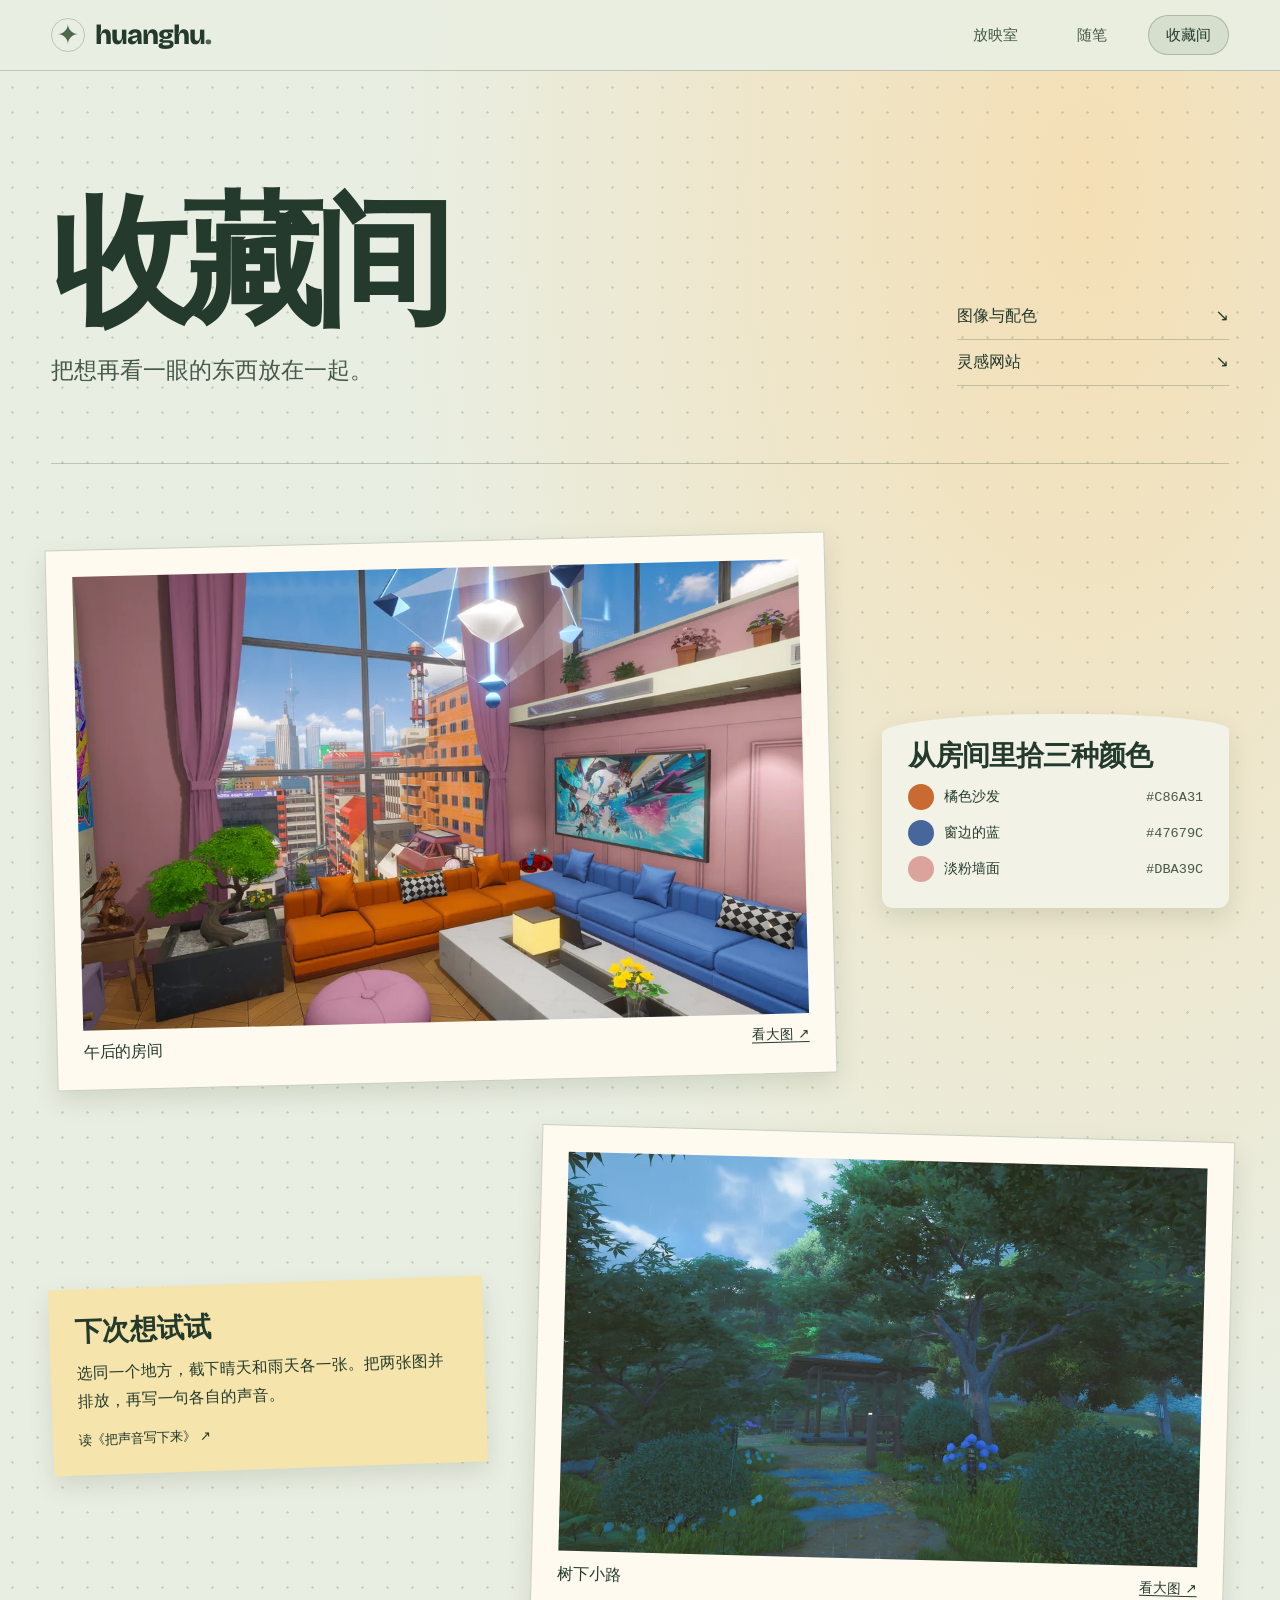
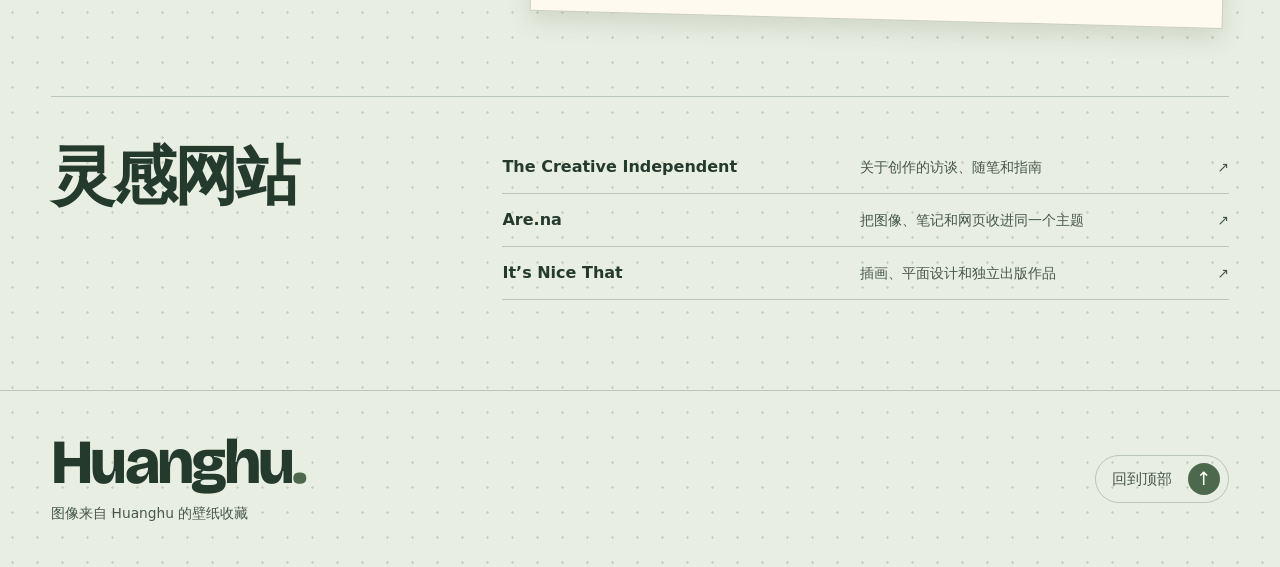
==== cabinet.html @ d2a6311a "Add notebook and cabinet sections" ====
<!doctype html>
<html lang="zh-CN">
  <head>
    <meta charset="utf-8">
    <meta name="viewport" content="width=device-width, initial-scale=1">
    <meta name="theme-color" content="#e9eee2">
    <meta name="description" content="Huanghu 的收藏间，收录壁纸片段、配色和灵感网站。">
    <title>收藏间 · Huanghu</title>
    <link rel="stylesheet" href="style.css">
    <link rel="stylesheet" href="rooms.css">
  </head>
  <body class="cabinet" id="top">
    <a class="skip-link" href="#main">跳到内容</a>
    <header class="site-header">
      <div class="shell header-inner">
        <a class="brand" href="./" aria-label="Huanghu 的主页">
          <span class="brand-mark" aria-hidden="true">✦</span>
          <span>huanghu<span class="accent">.</span></span>
        </a>
        <nav aria-label="主导航">
          <a href="./">放映室</a>
          <a href="notes.html">随笔</a>
          <a href="cabinet.html" aria-current="page">收藏间</a>
        </nav>
      </div>
    </header>
    <main id="main" class="shell">
      <header class="cabinet-masthead">
        <div>
          <h1>收藏间</h1>
          <p>把想再看一眼的东西放在一起。</p>
        </div>
        <nav aria-label="收藏目录">
          <a href="#board">图像与配色 <span aria-hidden="true">↘</span></a>
          <a href="#links">灵感网站 <span aria-hidden="true">↘</span></a>
        </nav>
      </header>
      <section class="board" id="board" aria-label="图像与配色">
        <figure class="board-photo room-photo">
          <a href="assets/wallpapers/afternoon-room.webp">
            <img src="assets/wallpapers/afternoon-room.webp" width="1000" height="625" alt="粉色墙面、橙色沙发和蓝色沙发围成一间阳光充足的客厅。">
          </a>
          <figcaption>午后的房间 <a href="assets/wallpapers/afternoon-room.webp">看大图 <span aria-hidden="true">↗</span></a></figcaption>
        </figure>
        <section class="palette" aria-labelledby="palette-title">
          <h2 id="palette-title">从房间里拾三种颜色</h2>
          <ul>
            <li><span class="swatch swatch-orange" aria-hidden="true"></span>橘色沙发 <code>#C86A31</code></li>
            <li><span class="swatch swatch-blue" aria-hidden="true"></span>窗边的蓝 <code>#47679C</code></li>
            <li><span class="swatch swatch-pink" aria-hidden="true"></span>淡粉墙面 <code>#DBA39C</code></li>
          </ul>
        </section>
        <figure class="board-photo garden-photo">
          <a href="assets/wallpapers/garden-path.webp">
            <img src="assets/wallpapers/garden-path.webp" width="1000" height="625" loading="lazy" alt="青绿色树冠下，石板小径被几丛蓝花围住。">
          </a>
          <figcaption>树下小路 <a href="assets/wallpapers/garden-path.webp">看大图 <span aria-hidden="true">↗</span></a></figcaption>
        </figure>
        <section class="board-note" aria-labelledby="board-note-title">
          <h2 id="board-note-title">下次想试试</h2>
          <p>选同一个地方，截下晴天和雨天各一张。把两张图并排放，再写一句各自的声音。</p>
          <a href="notes.html#sound">读《把声音写下来》 <span aria-hidden="true">↗</span></a>
        </section>
      </section>
      <section id="links" class="link-shelf" aria-labelledby="links-title">
        <h2 id="links-title">灵感网站</h2>
        <div>
          <a href="https://thecreativeindependent.com/">
            <strong lang="en">The Creative Independent</strong>
            <span>关于创作的访谈、随笔和指南</span><span aria-hidden="true">↗</span>
          </a>
          <a href="https://www.are.na/">
            <strong lang="en">Are.na</strong>
            <span>把图像、笔记和网页收进同一个主题</span><span aria-hidden="true">↗</span>
          </a>
          <a href="https://www.itsnicethat.com/">
            <strong lang="en">It’s Nice That</strong>
            <span>插画、平面设计和独立出版作品</span><span aria-hidden="true">↗</span>
          </a>
        </div>
      </section>
    </main>
    <footer class="site-footer">
      <div class="shell footer-inner">
        <div><p class="footer-brand">Huanghu<span class="accent">.</span></p><p>图像来自 Huanghu 的壁纸收藏</p></div>
        <a class="pill" href="#top">回到顶部 <span aria-hidden="true">↑</span></a>
      </div>
    </footer>
  </body>
</html>
---- style.css ----
@font-face {
  font-family: "Bricolage Grotesque";
  src: url("assets/bricolage-grotesque.woff2") format("woff2");
  font-weight: 400 800;
  font-display: swap;
}

:root {
  color-scheme: dark;
  --ink: #0b1022;
  --paper: #f7f2ec;
  --mist: #bfc8df;
  --peach: #ffd0ad;
  --line: #bdcafa38;
  --display: "Bricolage Grotesque", "Microsoft YaHei", system-ui, sans-serif;
  font-family: "Microsoft YaHei", "PingFang SC", system-ui, sans-serif;
  color: var(--paper);
  background: var(--ink);
  scroll-behavior: smooth;
  scroll-padding-block-start: 5.3rem;
}

*, *::before, *::after { box-sizing: border-box; }
body, figure, h1, h2, p { margin: 0; }
img { display: block; max-width: 100%; }
a { color: inherit; text-decoration: none; }
button { font: inherit; color: inherit; cursor: pointer; }
:focus-visible { outline: 2px solid var(--peach); outline-offset: 5px; }

.shell {
  width: min(92%, 94rem);
  margin-inline: auto;
}

.skip-link {
  position: fixed;
  z-index: 5;
  inset: 1rem auto auto 1rem;
  padding: .7rem 1rem;
  background: var(--paper);
  color: var(--ink);
  transform: translateY(-250%);
}
.skip-link:focus { transform: none; }

.site-header {
  position: sticky;
  z-index: 3;
  top: 0;
  background: #0b1022ee;
  border-bottom: 1px solid var(--line);
  backdrop-filter: blur(14px);
}

.header-inner {
  min-height: 4.4rem;
  display: flex;
  justify-content: space-between;
  align-items: center;
}

.brand {
  display: inline-flex;
  align-items: center;
  gap: .62rem;
  font: 800 clamp(1.22rem, 2.9vw, 1.7rem) / 1 var(--display);
  letter-spacing: -.035em;
}

.brand-mark {
  display: grid;
  place-items: center;
  width: 2.1rem;
  height: 2.1rem;
  border: 1px solid #ffd0ad90;
  border-radius: 50%;
  color: var(--peach);
  letter-spacing: 0;
}

.accent { color: var(--peach); }

.site-header nav {
  display: flex;
  gap: clamp(.18rem, 1.8vw, 1.45rem);
  color: var(--mist);
}

.site-header nav a {
  padding: .58rem clamp(.6rem, 1.4vw, 1.3rem);
  white-space: nowrap;
  border-radius: 99rem;
  font-size: clamp(.76rem, 2.3vw, .95rem);
}
.site-header nav a:hover { color: var(--peach); }
.site-header nav a[aria-current="page"] {
  color: var(--paper);
  background: #a8bcff26;
  box-shadow: inset 0 0 0 1px #d4dcff33;
}

.hero {
  position: relative;
  isolation: isolate;
  display: grid;
  align-items: end;
  min-height: clamp(38rem, calc(100svh - 4.4rem), 67rem);
  overflow: clip;
  background: #123458;
}

.hero-image, .hero::after {
  position: absolute;
  inset: 0;
  width: 100%;
  height: 100%;
}

.hero-image { z-index: -2; object-fit: cover; object-position: center 47%; }

.hero::after {
  z-index: -1;
  background:
    linear-gradient(0deg, #0b1022 0%, #0b102208 54%),
    linear-gradient(90deg, #0a1022dc 0%, #0a10228a 31%, transparent 72%);
  content: "";
}

.hero-inner {
  padding-block: 5rem clamp(4.3rem, 8vw, 7.3rem);
  display: flex;
  align-items: end;
  justify-content: space-between;
  gap: 1rem;
}

.eyebrow {
  display: flex;
  align-items: center;
  gap: .64rem;
  margin-bottom: 1.1rem;
  color: var(--mist);
  font-size: .85rem;
  font-weight: 600;
  letter-spacing: .16em;
}

.eyebrow span, .hero-caption span { color: var(--peach); }

.hero h1 {
  font: 800 clamp(4rem, 11vw, 12rem) / .92 var(--display);
  letter-spacing: -.045em;
}

.hero h1 small {
  display: block;
  margin-top: .45em;
  font: 800 clamp(1.65rem, 4.1vw, 4.7rem) / 1.1 "Microsoft YaHei", "PingFang SC", sans-serif;
  letter-spacing: .1em;
}

.hero-note {
  margin-block: 1.45rem 1.65rem;
  color: #e0e8fa;
  font-size: clamp(1rem, 1.7vw, 1.3rem);
  text-shadow: 0 1px 6px var(--ink);
}

.pill {
  display: inline-flex;
  align-items: center;
  gap: 1rem;
  padding: .45rem .5rem .45rem 1rem;
  border: 1px solid #ffd0ad9e;
  border-radius: 99rem;
  font-size: .91rem;
  width: max-content;
}

.pill span {
  display: grid;
  place-items: center;
  width: 2rem;
  height: 2rem;
  border-radius: 50%;
  color: var(--ink);
  background: var(--peach);
  font-size: 1.15rem;
}
.pill:hover { background: #ffd0ad26; }

.hero-caption { color: #e0e8fa; font-size: .79rem; letter-spacing: .12em; white-space: nowrap; }

.intro {
  display: grid;
  grid-template-columns: 1fr 1.08fr;
  gap: clamp(1.7rem, 6vw, 7rem);
  padding-block: clamp(3.75rem, 8vw, 8rem);
}

body:has(.hero) {
  background:
    radial-gradient(ellipse at 68% 19%, #272950 0%, transparent 30rem),
    var(--ink);
}

h2 {
  font-size: clamp(2.55rem, 6.6vw, 6.85rem);
  letter-spacing: -.04em;
  line-height: 1.12;
}

.intro-copy, .chapter-copy {
  font-size: clamp(.99rem, 1.4vw, 1.17rem);
  line-height: 1.95;
}

.intro-copy p + p, .chapter-copy p + p { margin-top: .85rem; }

.chapter-nav { margin-top: 1.7rem; border-bottom: 1px solid var(--line); }

.chapter-nav a {
  display: flex;
  justify-content: space-between;
  align-items: center;
  min-height: 3.15rem;
  border-top: 1px solid var(--line);
}

.chapter-nav span { color: var(--peach); }
.chapter-nav a:hover { color: var(--peach); }

.chapter {
  padding-block: clamp(4rem, 8vw, 8.75rem);
  border-top: 1px solid var(--line);
}

.sky {
  background:
    radial-gradient(circle, #d1ddff45 1px, transparent 1.5px) 0 0 / 89px 79px,
    radial-gradient(circle, #c5d4ff2a 1px, transparent 1.5px) 32px 25px / 129px 113px,
    radial-gradient(ellipse at 40% 32%, #17305e 0%, #101830 65%, #0d1529 100%);
}

.city {
  --mist: #dbbdd0;
  background:
    radial-gradient(ellipse at 6% 91%, #3c2853b3, transparent 41%),
    radial-gradient(ellipse at 75% 35%, #48273e 0%, #251829 66%, #171523 100%);
}

.seasons {
  --mist: #c5d6c8;
  background:
    radial-gradient(ellipse at 91% 85%, #31564978, transparent 45%),
    radial-gradient(ellipse at 28% 35%, #254043 0%, #14262a 66%, #0d171f 100%);
}

.feature {
  display: grid;
  grid-template-columns: minmax(0, 1.65fr) minmax(0, .85fr);
  align-items: center;
  gap: clamp(1.65rem, 4.6vw, 5.25rem);
}

.city .feature { grid-template-columns: minmax(0, .85fr) minmax(0, 1.65fr); }
.city .feature-art { grid-column: 2; grid-row: 1; }
.city .chapter-copy { grid-column: 1; grid-row: 1; }

.chapter-copy h2 {
  margin-bottom: clamp(1.1rem, 2.3vw, 2.45rem);
  font-size: clamp(2.55rem, 5.5vw, 5.6rem);
  text-wrap: balance;
}
.chapter-copy p:not(.eyebrow), .intro-copy p { color: var(--mist); }

.scene-link {
  display: block;
  position: relative;
  isolation: isolate;
  overflow: hidden;
  aspect-ratio: 1.65;
  background: #101527;
  border: 1px solid #dce7ff48;
  border-radius: .75rem;
}

.scene-link img {
  width: 100%;
  height: 100%;
  object-fit: cover;
  transition: transform .45s ease;
}

.scene-link:hover img { transform: scale(1.035); }

.feature-art .scene-link {
  aspect-ratio: 1.58;
  border-radius: 5% 26% 6% 5% / 7% 34% 9% 8%;
}

.city .feature-art .scene-link { border-radius: 27% 5% 6% 5% / 30% 6% 8% 8%; }
.seasons .feature-art .scene-link { border-radius: 5% 5% 28% 5% / 8% 8% 30% 8%; }

.scene-arrow {
  display: grid;
  place-items: center;
  position: absolute;
  bottom: .85rem;
  right: .85rem;
  width: 2.45rem;
  height: 2.45rem;
  border: 1px solid #e7eff777;
  border-radius: 50%;
  background: #0b1022de;
  font-size: 1.21rem;
}

.feature-art .scene-arrow { bottom: 1.15rem; right: 1.15rem; }
.seasons .feature-art .scene-arrow { right: 10%; }
.scene-link:hover .scene-arrow { background: var(--peach); color: var(--ink); }

.scene figcaption {
  display: flex;
  flex-wrap: wrap;
  gap: .3rem .9rem;
  align-items: baseline;
  justify-content: space-between;
  padding-inline: .12rem;
  margin-top: .75rem;
  color: var(--mist);
  font-size: .76rem;
}

.scene-title { color: var(--paper); font-size: clamp(.92rem, 1.3vw, 1.14rem); }

.scene-grid {
  display: grid;
  gap: clamp(1.25rem, 3vw, 3rem);
  margin-top: clamp(2.6rem, 5.7vw, 6.2rem);
}

.sky-grid { grid-template-columns: repeat(4, minmax(0, 1fr)); }
.city-grid { grid-template-columns: 1fr 1.22fr; }
.seasons-grid { grid-template-columns: 1fr .88fr 1fr; }
.scene-grid .scene:nth-child(even) { margin-top: clamp(1rem, 3vw, 3rem); }
.sky-grid .scene:nth-child(odd) .scene-link { border-radius: 29% 9% .7rem .7rem / 30% 12% .7rem .7rem; }

.site-footer { border-top: 1px solid var(--line); }

.footer-inner {
  min-height: 11rem;
  padding-block: 2.5rem;
  display: flex;
  justify-content: space-between;
  align-items: center;
  gap: 1.25rem;
  color: var(--mist);
  font-size: .86rem;
  line-height: 1.7;
}

.footer-brand {
  margin-bottom: .45rem;
  color: var(--paper);
  font: 800 clamp(2rem, 4.9vw, 4rem) / 1 var(--display);
  letter-spacing: -.045em;
}

.gallery {
  width: min(100% - 1.4rem, 75rem);
  max-height: calc(100dvh - 1.4rem);
  padding: 0;
  border: 1px solid #b8c6ed78;
  border-radius: 1rem;
  background: #12192e;
  color: var(--paper);
}

.gallery::backdrop { background: #070911e8; }
.gallery-content { position: relative; padding: .65rem; }

.gallery-image {
  width: 100%;
  height: min(72dvh, 46rem);
  object-fit: contain;
  border-radius: .6rem;
  background: #090f20;
}

.gallery-controls { display: flex; justify-content: space-between; align-items: center; gap: .65rem; padding-top: .65rem; }
.gallery-caption { text-align: center; }
.gallery-count { color: var(--mist); font-size: .8rem; margin-top: .25rem; }

.gallery button {
  display: grid;
  place-items: center;
  width: 2.75rem;
  height: 2.75rem;
  border: 1px solid #c5bad47a;
  border-radius: 50%;
  background: #0b1022de;
  font-size: 1.25rem;
}

.gallery button:hover { background: var(--peach); color: var(--ink); }
.gallery-close { position: absolute; top: 1rem; right: 1rem; }
.gallery[open] { overscroll-behavior: contain; }
html:has(.gallery[open]) { overflow: hidden; }

@media (max-width: 1000px) {
  .sky-grid { grid-template-columns: repeat(2, minmax(0, 1fr)); }
}

@media (max-width: 740px) {
  .header-inner { gap: .35rem; }
  .brand { gap: .4rem; }
  .brand-mark { width: 1.8rem; height: 1.8rem; }
  .site-header nav a { padding-inline: .42rem; }
  .hero { min-height: min(45rem, calc(100svh - 4.4rem)); }
  .hero-inner { padding-top: 13rem; padding-bottom: 2.65rem; }
  .hero-image { object-position: 42% 48%; }
  .hero::after { background: linear-gradient(0deg, #0b1022 0%, #0b102293 38%, transparent 81%); }
  .hero h1 { font-size: clamp(3.65rem, 14vw, 6.1rem); }
  .hero-caption { display: none; }
  .intro, .feature, .city .feature { grid-template-columns: minmax(0, 1fr); }
  .chapter-copy, .city .chapter-copy { grid-column: 1; grid-row: 1; }
  .feature-art, .city .feature-art { grid-column: 1; grid-row: 2; }
  .scene-grid { margin-top: 2.2rem; }
  .city-grid { grid-template-columns: repeat(2, minmax(0, 1fr)); }
  .seasons-grid { grid-template-columns: repeat(2, minmax(0, 1fr)); }
  .seasons-grid .scene:last-child { grid-column: 1 / -1; width: 78%; justify-self: center; }
  .scene-arrow { width: 2rem; height: 2rem; bottom: .45rem; right: .45rem; }
  .footer-inner { flex-wrap: wrap; }
}

@media (prefers-reduced-motion: reduce) {
  :root { scroll-behavior: auto; }
  *, *::before, *::after { transition: none !important; }
}
---- rooms.css ----
.notebook,
.cabinet {
  color-scheme: light;
  --paper: #2b261e;
  --ink: #f8f2e8;
  --mist: #584c3c;
  --peach: #a4402c;
  --line: #5747353a;
  min-height: 100vh;
  color: var(--paper);
}

.notebook {
  background:
    radial-gradient(ellipse at 90% 2%, #edcaba8a, transparent 38rem),
    radial-gradient(ellipse at 0 65%, #e8d8bd98, transparent 34rem),
    var(--ink);
}

.cabinet {
  --paper: #233a2d;
  --ink: #e9eee2;
  --mist: #465849;
  --peach: #4d694d;
  --line: #34543a42;
  background:
    radial-gradient(circle, #4c664e37 1px, transparent 1.5px) 0 0 / 25px 25px,
    radial-gradient(ellipse at 85% 9%, #f4dfb5 0%, transparent 43rem),
    var(--ink);
}

.notebook .site-header,
.cabinet .site-header { background: color-mix(in srgb, var(--ink) 94%, transparent); }

.notebook .site-header nav a[aria-current="page"],
.cabinet .site-header nav a[aria-current="page"] {
  background: color-mix(in srgb, var(--peach) 12%, transparent);
  box-shadow: inset 0 0 0 1px var(--line);
}

.notebook .brand-mark,
.cabinet .brand-mark,
.notebook .pill,
.cabinet .pill { border-color: var(--line); }

.notebook .pill span,
.cabinet .pill span { color: #fff; }

.notebook .pill:hover,
.cabinet .pill:hover { background: color-mix(in srgb, var(--peach) 11%, transparent); }

.notes-masthead,
.cabinet-masthead {
  display: grid;
  grid-template-columns: 1.3fr .7fr;
  align-items: end;
  gap: clamp(1.6rem, 6vw, 7rem);
  padding-block: clamp(3.8rem, 9vw, 9.5rem) clamp(3rem, 6vw, 6rem);
  border-bottom: 1px solid var(--line);
}

.notes-masthead h1,
.cabinet-masthead h1 {
  font-size: clamp(3.4rem, 11vw, 10rem);
  line-height: 1.06;
  letter-spacing: -.07em;
}

.notes-masthead p,
.cabinet-masthead p {
  margin-top: 1.2rem;
  font-size: clamp(1rem, 2vw, 1.45rem);
  color: var(--mist);
}

.paper-photo {
  width: min(100%, 29rem);
  justify-self: end;
  padding: .6rem .6rem .75rem;
  background: #fff9ef;
  border: 1px solid var(--line);
  box-shadow: 0 12px 26px #60322419;
  transform: rotate(3deg);
}

.paper-photo img { width: 100%; height: auto; }
.paper-photo figcaption { margin: .55rem .15rem 0; color: var(--mist); font-size: .75rem; }

.notes-layout {
  display: grid;
  grid-template-columns: minmax(13rem, .75fr) minmax(0, 2fr);
  align-items: start;
  gap: clamp(2.2rem, 9vw, 11rem);
  padding-block: clamp(3rem, 7vw, 7rem);
}

.notes-index { position: sticky; top: 6.5rem; }

.notes-index p {
  color: var(--peach);
  font-size: .8rem;
  font-weight: 700;
  margin-bottom: .8rem;
  letter-spacing: .14em;
}

.notes-index a,
.cabinet-masthead nav a {
  display: flex;
  gap: 1rem;
  justify-content: space-between;
  padding-block: .75rem;
  border-bottom: 1px solid var(--line);
}

.notes-index a:hover,
.cabinet-masthead nav a:hover,
.board-note a:hover,
.link-shelf a:hover { text-decoration: underline; text-underline-offset: .25em; }

.essays { max-width: 43rem; }
.essays article + article { border-top: 1px solid var(--line); margin-top: 3.4rem; padding-top: 3.4rem; }

.essays h2 {
  margin-bottom: 1.3rem;
  font-family: "Songti SC", SimSun, serif;
  font-size: clamp(1.9rem, 4.25vw, 3.5rem);
  letter-spacing: -.045em;
}

.essays p { color: var(--mist); font-size: clamp(1rem, 1.45vw, 1.16rem); line-height: 2; }
.essays p + p { margin-top: 1rem; }
.essays blockquote {
  margin: 1.7rem 0;
  padding: 1rem 1.4rem;
  background: #d88a4f1c;
  border-inline-start: 3px solid var(--peach);
  font-family: "Songti SC", SimSun, serif;
  font-size: clamp(1.1rem, 2vw, 1.6rem);
  line-height: 1.6;
}

.cabinet-masthead nav { width: min(100%, 17rem); justify-self: end; }

.board {
  display: grid;
  grid-template-columns: 1.25fr .85fr 1fr;
  grid-template-areas: "room room palette" "note garden garden";
  gap: clamp(1.25rem, 4vw, 4.25rem);
  padding-block: clamp(2.8rem, 6vw, 6rem);
  align-items: center;
}

.room-photo { grid-area: room; transform: rotate(-1.4deg); }
.garden-photo { grid-area: garden; transform: rotate(1.5deg); }
.board-photo,
.palette,
.board-note { padding: clamp(.75rem, 2vw, 1.65rem); box-shadow: 0 10px 24px #263d2221; }
.board-photo { background: #fffaf0; border: 1px solid var(--line); }
.board-photo img { width: 100%; height: auto; }
.board-photo figcaption { display: flex; gap: .5rem; flex-wrap: wrap; justify-content: space-between; margin-top: .8rem; }
.board-photo figcaption a { font-size: .85rem; text-decoration: underline; text-underline-offset: .25em; }
.palette { grid-area: palette; background: #f3f2e7; border-radius: 50% 45% .7rem .7rem / 10% 8% .7rem .7rem; }
.board-note { grid-area: note; background: #f5e4ab; transform: rotate(-2deg); }
.board h2 { font-size: clamp(1.25rem, 2.15vw, 2rem); letter-spacing: -.03em; }
.palette ul { padding: 0; margin: .85rem 0 0; list-style: none; }
.palette li { display: flex; flex-wrap: wrap; gap: .35rem .65rem; align-items: center; margin-top: .6rem; font-size: .85rem; }
.palette code { margin-inline-start: auto; color: var(--mist); }
.swatch { width: 1.65rem; height: 1.65rem; border-radius: 50%; }
.swatch-orange { background: #c86a31; }
.swatch-blue { background: #47679c; }
.swatch-pink { background: #dba39c; }
.board-note p { margin-block: .85rem; font-size: .98rem; line-height: 1.8; }
.board-note a { font-size: .83rem; }

.link-shelf {
  display: grid;
  grid-template-columns: 1fr 1.7fr;
  gap: 1.5rem;
  padding-block: 2.75rem clamp(3.5rem, 7vw, 7rem);
  border-top: 1px solid var(--line);
}

.link-shelf h2 { font-size: clamp(2.1rem, 5vw, 4.6rem); }

.link-shelf a {
  display: grid;
  grid-template-columns: minmax(8rem, 1fr) minmax(0, 1fr) auto;
  align-items: baseline;
  gap: .4rem .9rem;
  padding-block: 1rem;
  border-bottom: 1px solid var(--line);
}

.link-shelf a span { font-size: .87rem; color: var(--mist); }

@media (max-width: 740px) {
  .notes-masthead,
  .cabinet-masthead,
  .notes-layout,
  .link-shelf { grid-template-columns: minmax(0, 1fr); }
  .paper-photo { width: min(87%, 27rem); }
  .notes-index { position: static; }
  .essays article + article { margin-top: 2.6rem; padding-top: 2.6rem; }
  .cabinet-masthead nav { width: 100%; }
  .board {
    grid-template-columns: repeat(2, minmax(0, 1fr));
    grid-template-areas: "room room" "palette palette" "garden garden" "note note";
    gap: 1.6rem;
    padding-inline: .4rem;
  }
  .palette { width: min(90%, 23rem); justify-self: end; }
  .board-note { width: min(90%, 23rem); }
  .link-shelf a { grid-template-columns: minmax(0, 1fr) auto; }
  .link-shelf a span:nth-child(2) { grid-column: 1; grid-row: 2; }
  .link-shelf a span:last-child { grid-column: 2; grid-row: 1; }
}
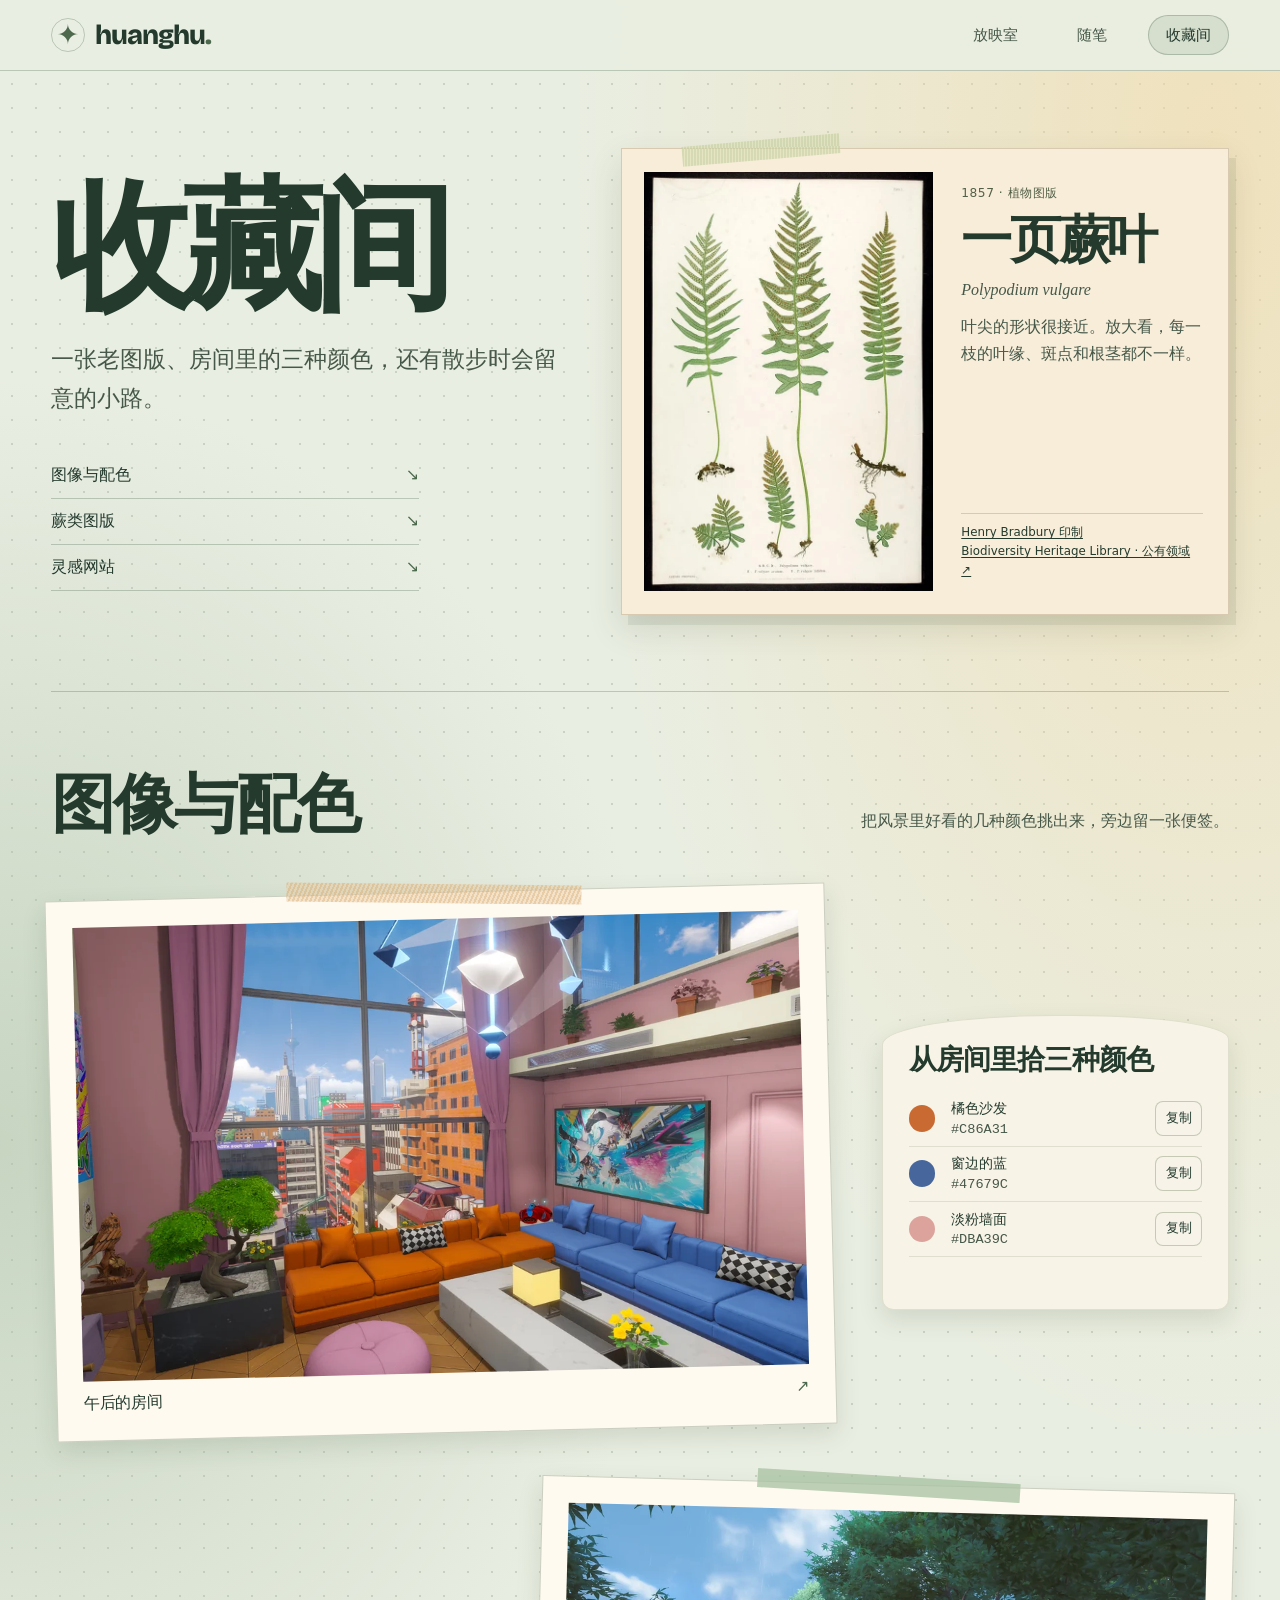
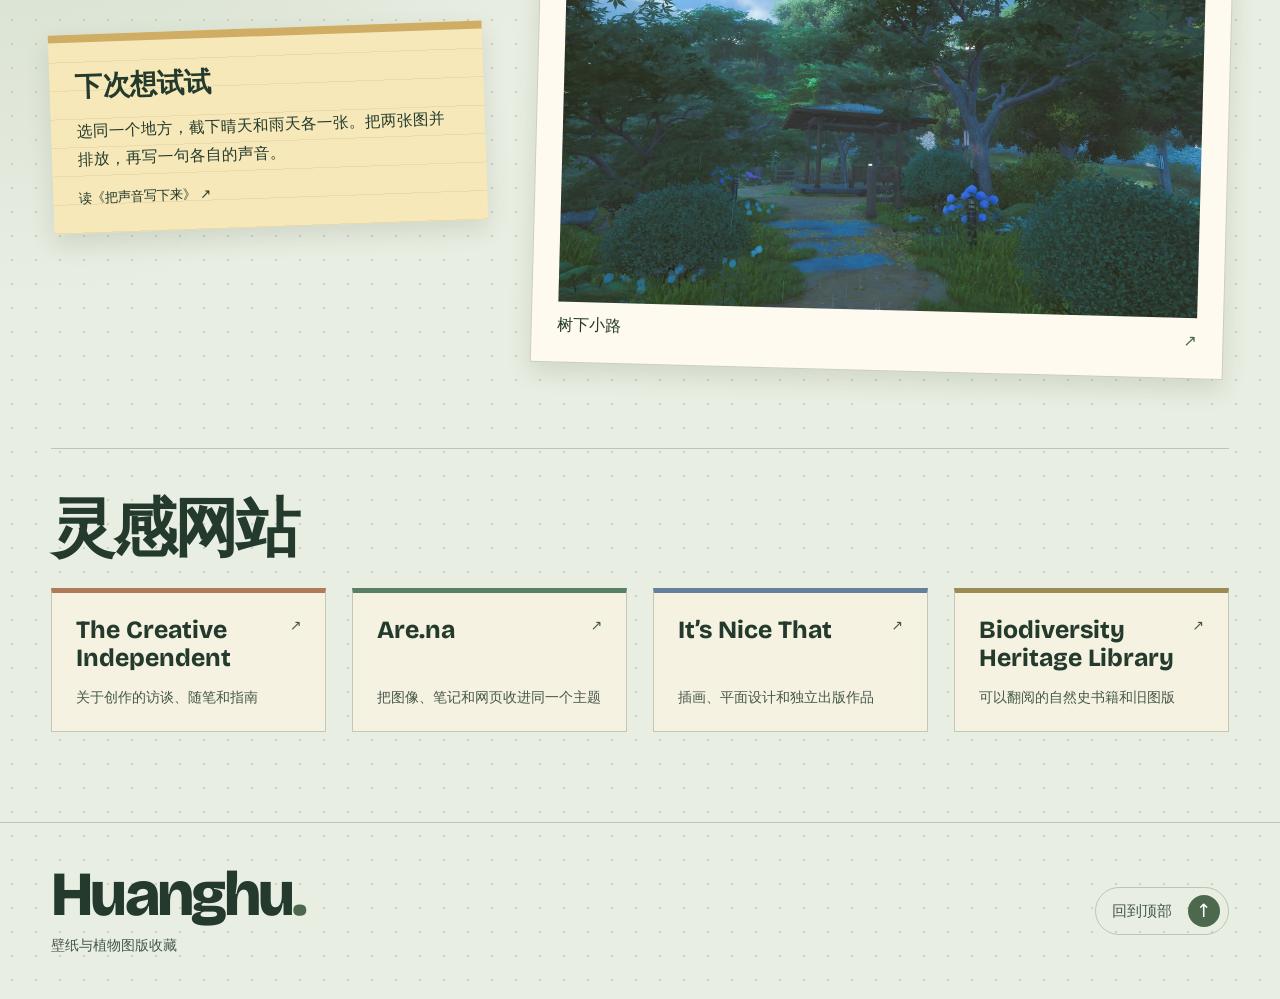
==== commit 74b2f22e: "Enrich screening room, notebook and cabinet" ====
--- a/cabinet.html
+++ b/cabinet.html
@@ -4,10 +4,12 @@
     <meta charset="utf-8">
     <meta name="viewport" content="width=device-width, initial-scale=1">
     <meta name="theme-color" content="#e9eee2">
-    <meta name="description" content="Huanghu 的收藏间，收录壁纸片段、配色和灵感网站。">
+    <meta name="description" content="Huanghu 的收藏间，收录植物图版、壁纸片段、配色和灵感网站。">
     <title>收藏间 · Huanghu</title>
     <link rel="stylesheet" href="style.css">
     <link rel="stylesheet" href="rooms.css">
+    <link rel="stylesheet" href="cabinet-extras.css">
+    <script src="cabinet.js" defer></script>
   </head>
   <body class="cabinet" id="top">
     <a class="skip-link" href="#main">跳到内容</a>
@@ -25,64 +27,102 @@
       </div>
     </header>
     <main id="main" class="shell">
-      <header class="cabinet-masthead">
+      <header class="cabinet-masthead cabinet-display">
         <div>
           <h1>收藏间</h1>
-          <p>把想再看一眼的东西放在一起。</p>
+          <p>一张老图版、房间里的三种颜色，还有散步时会留意的小路。</p>
+          <nav aria-label="收藏目录">
+            <a href="#board">图像与配色 <span aria-hidden="true">↘</span></a>
+            <a href="#specimen">蕨类图版 <span aria-hidden="true">↘</span></a>
+            <a href="#links">灵感网站 <span aria-hidden="true">↘</span></a>
+          </nav>
         </div>
-        <nav aria-label="收藏目录">
-          <a href="#board">图像与配色 <span aria-hidden="true">↘</span></a>
-          <a href="#links">灵感网站 <span aria-hidden="true">↘</span></a>
-        </nav>
+        <figure id="specimen" class="specimen" aria-labelledby="specimen-title">
+          <a href="assets/fern-plate.webp" class="specimen-image" aria-label="查看蕨类图版大图">
+            <img src="assets/fern-plate.webp" width="600" height="870" fetchpriority="high" alt="泛黄纸面上，一组绿色蕨叶按大小排开，保留了细小的叶片和根茎。">
+          </a>
+          <figcaption>
+            <div>
+              <p class="specimen-date">1857 · 植物图版</p>
+              <h2 id="specimen-title">一页蕨叶</h2>
+              <p class="botanical-name" lang="la">Polypodium vulgare</p>
+              <p>叶尖的形状很接近。放大看，每一枝的叶缘、斑点和根茎都不一样。</p>
+            </div>
+            <a class="specimen-credit" href="https://commons.wikimedia.org/wiki/File:The_ferns_of_Great_Britain_and_Ireland_(Plate_I)_BHL301689.jpg">Henry Bradbury 印制<br>Biodiversity Heritage Library · 公有领域 <span aria-hidden="true">↗</span></a>
+          </figcaption>
+        </figure>
       </header>
-      <section class="board" id="board" aria-label="图像与配色">
-        <figure class="board-photo room-photo">
-          <a href="assets/wallpapers/afternoon-room.webp">
-            <img src="assets/wallpapers/afternoon-room.webp" width="1000" height="625" alt="粉色墙面、橙色沙发和蓝色沙发围成一间阳光充足的客厅。">
-          </a>
-          <figcaption>午后的房间 <a href="assets/wallpapers/afternoon-room.webp">看大图 <span aria-hidden="true">↗</span></a></figcaption>
-        </figure>
-        <section class="palette" aria-labelledby="palette-title">
-          <h2 id="palette-title">从房间里拾三种颜色</h2>
-          <ul>
-            <li><span class="swatch swatch-orange" aria-hidden="true"></span>橘色沙发 <code>#C86A31</code></li>
-            <li><span class="swatch swatch-blue" aria-hidden="true"></span>窗边的蓝 <code>#47679C</code></li>
-            <li><span class="swatch swatch-pink" aria-hidden="true"></span>淡粉墙面 <code>#DBA39C</code></li>
-          </ul>
-        </section>
-        <figure class="board-photo garden-photo">
-          <a href="assets/wallpapers/garden-path.webp">
-            <img src="assets/wallpapers/garden-path.webp" width="1000" height="625" loading="lazy" alt="青绿色树冠下，石板小径被几丛蓝花围住。">
-          </a>
-          <figcaption>树下小路 <a href="assets/wallpapers/garden-path.webp">看大图 <span aria-hidden="true">↗</span></a></figcaption>
-        </figure>
-        <section class="board-note" aria-labelledby="board-note-title">
-          <h2 id="board-note-title">下次想试试</h2>
-          <p>选同一个地方，截下晴天和雨天各一张。把两张图并排放，再写一句各自的声音。</p>
-          <a href="notes.html#sound">读《把声音写下来》 <span aria-hidden="true">↗</span></a>
-        </section>
+      <section id="board" aria-labelledby="board-title">
+        <div class="collection-heading">
+          <h2 id="board-title">图像与配色</h2>
+          <p>把风景里好看的几种颜色挑出来，旁边留一张便签。</p>
+        </div>
+        <div class="board">
+          <figure class="board-photo room-photo">
+            <a href="assets/wallpapers/afternoon-room.webp" aria-label="查看午后的房间大图">
+              <img src="assets/wallpapers/afternoon-room.webp" width="1000" height="625" alt="粉色墙面、橙色沙发和蓝色沙发围成一间阳光充足的客厅。">
+            </a>
+            <figcaption>午后的房间 <span aria-hidden="true">↗</span></figcaption>
+          </figure>
+          <section class="palette" aria-labelledby="palette-title">
+            <h3 id="palette-title">从房间里拾三种颜色</h3>
+            <ul>
+              <li>
+                <span class="swatch swatch-orange" aria-hidden="true"></span>
+                <span>橘色沙发 <code>#C86A31</code></span>
+                <button type="button" aria-label="复制橘色沙发色号" hidden>复制</button>
+              </li>
+              <li>
+                <span class="swatch swatch-blue" aria-hidden="true"></span>
+                <span>窗边的蓝 <code>#47679C</code></span>
+                <button type="button" aria-label="复制窗边的蓝色号" hidden>复制</button>
+              </li>
+              <li>
+                <span class="swatch swatch-pink" aria-hidden="true"></span>
+                <span>淡粉墙面 <code>#DBA39C</code></span>
+                <button type="button" aria-label="复制淡粉墙面色号" hidden>复制</button>
+              </li>
+            </ul>
+            <p class="palette-status" role="status" hidden></p>
+          </section>
+          <figure class="board-photo garden-photo">
+            <a href="assets/wallpapers/garden-path.webp" aria-label="查看树下小路大图">
+              <img src="assets/wallpapers/garden-path.webp" width="1000" height="625" loading="lazy" alt="青绿色树冠下，石板小径被几丛蓝花围住。">
+            </a>
+            <figcaption>树下小路 <span aria-hidden="true">↗</span></figcaption>
+          </figure>
+          <section class="board-note" aria-labelledby="board-note-title">
+            <h3 id="board-note-title">下次想试试</h3>
+            <p>选同一个地方，截下晴天和雨天各一张。把两张图并排放，再写一句各自的声音。</p>
+            <a href="notes.html#sound">读《把声音写下来》 <span aria-hidden="true">↗</span></a>
+          </section>
+        </div>
       </section>
       <section id="links" class="link-shelf" aria-labelledby="links-title">
         <h2 id="links-title">灵感网站</h2>
-        <div>
-          <a href="https://thecreativeindependent.com/">
+        <div class="link-cards">
+          <a href="https://thecreativeindependent.com/" class="reading-card">
             <strong lang="en">The Creative Independent</strong>
             <span>关于创作的访谈、随笔和指南</span><span aria-hidden="true">↗</span>
           </a>
-          <a href="https://www.are.na/">
+          <a href="https://www.are.na/" class="reading-card">
             <strong lang="en">Are.na</strong>
             <span>把图像、笔记和网页收进同一个主题</span><span aria-hidden="true">↗</span>
           </a>
-          <a href="https://www.itsnicethat.com/">
+          <a href="https://www.itsnicethat.com/" class="reading-card">
             <strong lang="en">It’s Nice That</strong>
             <span>插画、平面设计和独立出版作品</span><span aria-hidden="true">↗</span>
+          </a>
+          <a href="https://about.biodiversitylibrary.org/" class="reading-card">
+            <strong lang="en">Biodiversity Heritage Library</strong>
+            <span>可以翻阅的自然史书籍和旧图版</span><span aria-hidden="true">↗</span>
           </a>
         </div>
       </section>
     </main>
     <footer class="site-footer">
       <div class="shell footer-inner">
-        <div><p class="footer-brand">Huanghu<span class="accent">.</span></p><p>图像来自 Huanghu 的壁纸收藏</p></div>
+        <div><p class="footer-brand">Huanghu<span class="accent">.</span></p><p>壁纸与植物图版收藏</p></div>
         <a class="pill" href="#top">回到顶部 <span aria-hidden="true">↑</span></a>
       </div>
     </footer>
--- a/cabinet-extras.css
+++ b/cabinet-extras.css
@@ -0,0 +1,204 @@
+.cabinet {
+  background:
+    radial-gradient(ellipse at 95% 6%, #f4d9a49c, transparent 40rem),
+    radial-gradient(ellipse at 0 44%, #aabfa589, transparent 42rem),
+    radial-gradient(circle, #4c664e35 .9px, transparent 1.5px) 0 0 / 24px 24px,
+    #e9eee2;
+}
+
+.cabinet-display {
+  grid-template-columns: minmax(0, .92fr) minmax(0, 1.08fr);
+  align-items: center;
+  gap: clamp(1.8rem, 4vw, 4.5rem);
+  padding-block: clamp(3.25rem, 6vw, 6.25rem);
+}
+
+.cabinet-display > div > p { max-width: 27em; line-height: 1.65; }
+
+.cabinet-display nav {
+  width: min(100%, 23rem);
+  margin-top: clamp(1rem, 3vw, 2.25rem);
+}
+
+.cabinet-display nav span { color: var(--peach); }
+
+.specimen {
+  position: relative;
+  display: grid;
+  grid-template-columns: minmax(0, 1.08fr) minmax(0, .92fr);
+  align-items: stretch;
+  min-width: 0;
+  padding: clamp(.75rem, 2vw, 1.4rem);
+  gap: clamp(.8rem, 2vw, 1.75rem);
+  background: #f7edd9;
+  border: 1px solid #8b78514d;
+  box-shadow: 7px 10px 0 #35462a16, 0 14px 32px #3b3f2824;
+}
+
+.specimen::before {
+  content: "";
+  position: absolute;
+  z-index: 1;
+  inset: -.55rem auto auto 10%;
+  width: 26%;
+  height: 1.25rem;
+  background: repeating-linear-gradient(93deg, #c8d1a5b5 0 2px, #dce1b6a8 2px 3px);
+  transform: rotate(-5deg);
+  pointer-events: none;
+}
+
+.specimen-image { align-self: center; }
+.specimen-image img { width: 100%; height: auto; }
+.specimen-image:hover img { filter: brightness(1.06); }
+
+.specimen figcaption {
+  display: flex;
+  flex-direction: column;
+  justify-content: space-between;
+  gap: 1.1rem;
+  padding: .7rem .15rem;
+  overflow-wrap: anywhere;
+}
+
+.specimen h2 {
+  font: 700 clamp(1.65rem, 4vw, 3.65rem) / 1.05 "Songti SC", SimSun, serif;
+  letter-spacing: -.045em;
+}
+
+.specimen p {
+  margin-top: .65rem;
+  font-size: clamp(.85rem, 1.3vw, 1rem);
+  line-height: 1.65;
+}
+
+.specimen .specimen-date {
+  margin: 0 0 .65rem;
+  color: #536047;
+  font-size: .76rem;
+  letter-spacing: .045em;
+}
+
+.specimen .botanical-name { font-family: Georgia, serif; font-style: italic; }
+
+.specimen-credit {
+  display: block;
+  border-top: 1px solid #8b78514d;
+  padding-top: .6rem;
+  font-size: .74rem;
+  line-height: 1.6;
+  text-decoration: underline;
+  text-underline-offset: .2em;
+}
+
+.collection-heading {
+  display: flex;
+  flex-wrap: wrap;
+  align-items: baseline;
+  justify-content: space-between;
+  gap: 1rem;
+  margin: clamp(2.75rem, 6vw, 5.5rem) 0 0;
+}
+
+.collection-heading h2 { font-size: clamp(2.1rem, 5vw, 4.6rem); }
+.collection-heading p { color: var(--mist); line-height: 1.65; }
+
+.cabinet .board { padding-top: clamp(1.4rem, 4vw, 3.4rem); }
+.board h3 { margin: 0; font-size: clamp(1.25rem, 2.15vw, 2rem); letter-spacing: -.03em; }
+
+.board-photo { position: relative; }
+.board-photo > a { display: block; }
+.board-photo > a:hover img { filter: brightness(1.07); }
+.board-photo figcaption span { color: var(--peach); }
+.board-photo::before {
+  content: "";
+  position: absolute;
+  inset: -.55rem 31% auto;
+  height: 1.2rem;
+  background: repeating-linear-gradient(112deg, #ddb581a8 0 2px, #e8cba382 2px 4px);
+  transform: rotate(2deg);
+  pointer-events: none;
+}
+
+.garden-photo::before { background: #a7c2a1be; }
+
+.palette {
+  border: 1px solid #7a8d6733;
+  background: #f8f3e7;
+}
+
+.palette li {
+  position: relative;
+  display: grid;
+  grid-template-columns: 2rem minmax(0, 1fr) auto;
+  padding: .55rem 0;
+  margin: 0;
+  border-bottom: 1px solid #7a8d6733;
+}
+
+.palette code { display: block; margin: .22rem 0 0; }
+.palette button {
+  border: 1px solid #7a8d6766;
+  border-radius: .5rem;
+  padding: .48rem .6rem;
+  background: #f7f3e9;
+  font-size: .79rem;
+}
+
+.palette button:hover { background: #dfe9d7; }
+.palette-status { min-height: 1.4em; margin-top: .55rem; font-size: .78rem; line-height: 1.4; }
+
+.board-note {
+  border-top: .55rem solid #cfad64;
+  background:
+    repeating-linear-gradient(0deg, #80622619 0 1px, transparent 1px 1.78rem),
+    #f6e8b8;
+}
+
+.cabinet .link-shelf {
+  grid-template-columns: minmax(0, 1fr);
+  gap: 1.5rem;
+}
+
+.link-cards {
+  display: grid;
+  grid-template-columns: repeat(4, minmax(0, 1fr));
+  gap: clamp(.8rem, 2vw, 1.7rem);
+}
+
+.link-shelf .reading-card {
+  display: grid;
+  grid-template-columns: minmax(0, 1fr) auto;
+  grid-template-rows: 1fr auto;
+  align-items: start;
+  min-height: 9rem;
+  padding: clamp(.8rem, 2vw, 1.5rem);
+  background: #f5f2e2;
+  border: 1px solid var(--line);
+  border-top: .34rem solid #ae7a59;
+}
+
+.link-shelf .reading-card:nth-child(2) { border-top-color: #578067; }
+.link-shelf .reading-card:nth-child(3) { border-top-color: #64809b; }
+.link-shelf .reading-card:nth-child(4) { border-top-color: #9c8a54; }
+.reading-card strong {
+  font: 750 clamp(1.02rem, 2vw, 1.55rem) / 1.12 var(--display);
+  overflow-wrap: anywhere;
+}
+.link-shelf .reading-card span:nth-child(2) { grid-column: 1 / -1; grid-row: 2; }
+.link-shelf .reading-card span:last-child { grid-column: 2; grid-row: 1; }
+
+@media (max-width: 940px) {
+  .link-cards { grid-template-columns: repeat(2, minmax(0, 1fr)); }
+}
+
+@media (max-width: 740px) {
+  .cabinet-display { grid-template-columns: minmax(0, 1fr); }
+  .specimen { max-width: 36rem; }
+  .collection-heading { gap: .65rem; }
+  .board-note { transform: rotate(-1.25deg); }
+}
+
+@media (max-width: 380px) {
+  .specimen { grid-template-columns: minmax(0, .92fr) minmax(0, 1.08fr); }
+  .link-shelf .reading-card { min-height: 8rem; }
+}
